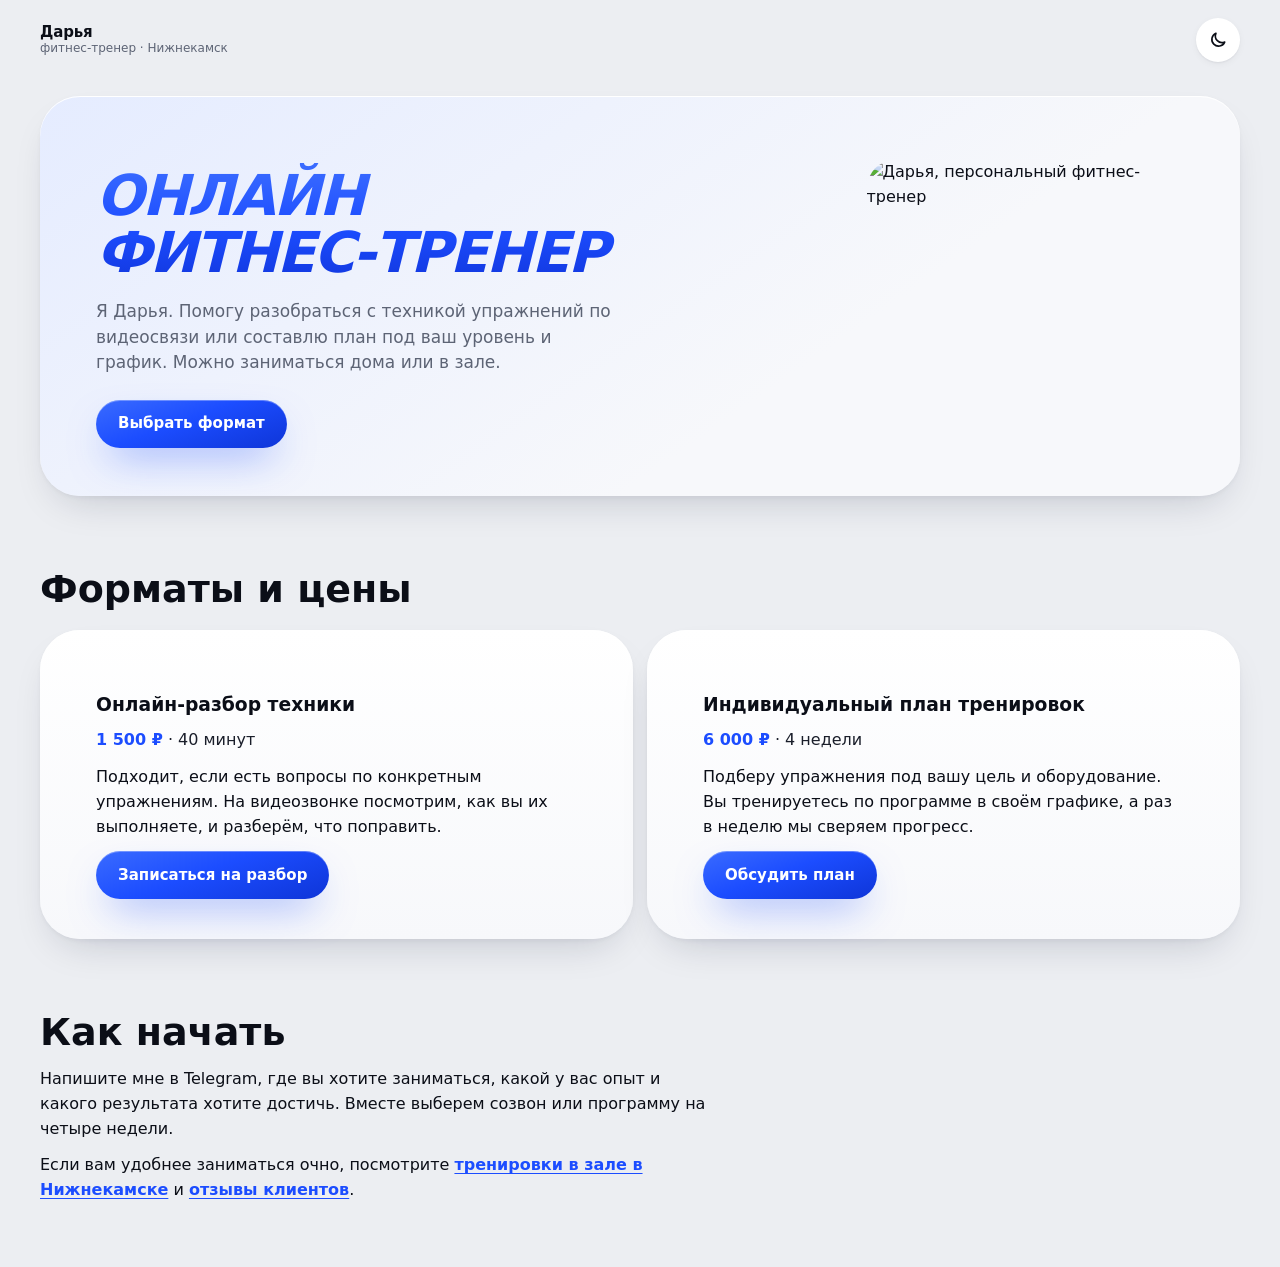
==== online/index.html @ 70dd7886 "feat: improve fitness site search discovery" ====
<!DOCTYPE html>
<html lang="ru">
<head>
<meta charset="utf-8">
<meta name="viewport" content="width=device-width, initial-scale=1, viewport-fit=cover">
<title>Онлайн фитнес-тренер — разбор техники и план | Дарья</title>
<meta name="description" content="Фитнес-тренер Дарья онлайн. Разбор техники по видеосвязи за 1 500 ₽ или индивидуальный план тренировок на 4 недели за 6 000 ₽. Запись в Telegram.">
<meta name="color-scheme" content="light dark">
<meta name="theme-color" content="#ECEEF2" media="(prefers-color-scheme: light)" data-theme-color="light">
<meta name="theme-color" content="#0B0E17" media="(prefers-color-scheme: dark)" data-theme-color="dark">
<script>
  try {
    const theme = localStorage.getItem('theme');
    if (theme === 'dark' || theme === 'light') document.documentElement.dataset.theme = theme;
  } catch {}
</script>
<link rel="canonical" href="https://iamdasha.site/online/">
<meta property="og:type" content="website">
<meta property="og:locale" content="ru_RU">
<meta property="og:title" content="Онлайн фитнес-тренер — разбор техники и план | Дарья">
<meta property="og:description" content="Фитнес-тренер Дарья онлайн. Разбор техники по видеосвязи за 1 500 ₽ или индивидуальный план тренировок на 4 недели за 6 000 ₽. Запись в Telegram.">
<meta property="og:url" content="https://iamdasha.site/online/">
<meta property="og:image" content="https://iamdasha.site/assets/img/og-cover.png?v=2">
<meta property="og:image:alt" content="Дарья — персональный фитнес-тренер">
<meta name="twitter:card" content="summary_large_image">
<link rel="icon" href="../assets/img/favicon.svg" type="image/svg+xml">
<link rel="stylesheet" href="../assets/fonts/fonts.css?v=3">
<link rel="stylesheet" href="../assets/css/styles.css?v=22">
<script type="application/ld+json">
{
  "@context": "https://schema.org",
  "@graph": [
    {
      "@type": "Service",
      "@id": "https://iamdasha.site/online/#technique",
      "url": "https://iamdasha.site/online/#technique",
      "name": "Онлайн-разбор техники",
      "description": "Разбор техники упражнений по видеосвязи, 40 минут.",
      "provider": {
        "@type": "Person",
        "@id": "https://iamdasha.site/#daria",
        "name": "Дарья",
        "url": "https://iamdasha.site/"
      },
      "offers": {
        "@type": "Offer",
        "price": 1500,
        "priceCurrency": "RUB",
        "url": "https://iamdasha.site/online/#technique"
      }
    },
    {
      "@type": "Service",
      "@id": "https://iamdasha.site/online/#plan",
      "url": "https://iamdasha.site/online/#plan",
      "name": "Индивидуальный план тренировок онлайн",
      "description": "Программа тренировок на четыре недели с еженедельным контролем.",
      "provider": {
        "@type": "Person",
        "@id": "https://iamdasha.site/#daria",
        "name": "Дарья",
        "url": "https://iamdasha.site/"
      },
      "offers": {
        "@type": "Offer",
        "price": 6000,
        "priceCurrency": "RUB",
        "url": "https://iamdasha.site/online/#plan"
      }
    }
  ]
}
</script>
<script src="../assets/js/app.js?v=11" defer></script>
</head>
<body>
<a class="skiplink" href="#content">К содержанию</a>
<header class="nav" data-nav>
  <div class="shell nav__inner">
    <a class="brand" href="../" aria-label="Дарья — на главную">
      <span class="brand__text"><b>Дарья</b><i>фитнес-тренер · Нижнекамск</i></span>
    </a>
    <button class="themebtn" type="button" data-theme-toggle aria-label="Тёмная тема" aria-pressed="false">
      <svg class="ic themebtn__moon" viewBox="0 0 24 24" aria-hidden="true"><path d="M20 14.5A8 8 0 0 1 9.5 4a8 8 0 1 0 10.5 10.5z"/></svg>
      <svg class="ic themebtn__sun" viewBox="0 0 24 24" aria-hidden="true"><circle cx="12" cy="12" r="4"/><path d="M12 2.5v2M12 19.5v2M4.6 4.6 6 6M18 18l1.4 1.4M2.5 12h2M19.5 12h2M4.6 19.4 6 18M18 6l1.4-1.4"/></svg>
    </button>
  </div>
</header>

<main class="online-page shell" id="content">
  <section class="panel online-hero" aria-labelledby="online-title">
    <div>
      <h1 class="display" id="online-title">Онлайн<br>фитнес-тренер</h1>
      <p class="lead">Я Дарья. Помогу разобраться с техникой упражнений по видеосвязи или составлю план под ваш уровень и график. Можно заниматься дома или в зале.</p>
      <a class="btn btn--primary" href="#online-formats">Выбрать формат</a>
    </div>
    <img class="online-hero__photo" src="../assets/img/daria-avatar.webp" width="800" height="800" alt="Дарья, персональный фитнес-тренер" fetchpriority="high">
  </section>

  <section class="online-section" id="online-formats" aria-labelledby="formats-title">
    <h2 id="formats-title">Форматы и цены</h2>
    <div class="online-grid">
      <article class="panel online-card" id="technique">
        <h3>Онлайн-разбор техники</h3>
        <p class="online-card__price"><strong>1 500 ₽</strong> · 40 минут</p>
        <p>Подходит, если есть вопросы по конкретным упражнениям. На видеозвонке посмотрим, как вы их выполняете, и разберём, что поправить.</p>
        <a class="btn btn--primary" href="https://t.me/iamddasha1?text=%D0%94%D0%B0%D1%80%D1%8C%D1%8F%2C%20%D0%B7%D0%B4%D1%80%D0%B0%D0%B2%D1%81%D1%82%D0%B2%D1%83%D0%B9%D1%82%D0%B5%21%20%D0%A5%D0%BE%D1%87%D1%83%20%D0%B7%D0%B0%D0%BF%D0%B8%D1%81%D0%B0%D1%82%D1%8C%D1%81%D1%8F%20%D0%BD%D0%B0%20%D0%BE%D0%BD%D0%BB%D0%B0%D0%B9%D0%BD-%D1%80%D0%B0%D0%B7%D0%B1%D0%BE%D1%80%20%D1%82%D0%B5%D1%85%D0%BD%D0%B8%D0%BA%D0%B8.">Записаться на разбор</a>
      </article>
      <article class="panel online-card" id="plan">
        <h3>Индивидуальный план тренировок</h3>
        <p class="online-card__price"><strong>6 000 ₽</strong> · 4 недели</p>
        <p>Подберу упражнения под вашу цель и оборудование. Вы тренируетесь по программе в своём графике, а раз в неделю мы сверяем прогресс.</p>
        <a class="btn btn--primary" href="https://t.me/iamddasha1?text=%D0%94%D0%B0%D1%80%D1%8C%D1%8F%2C%20%D0%B7%D0%B4%D1%80%D0%B0%D0%B2%D1%81%D1%82%D0%B2%D1%83%D0%B9%D1%82%D0%B5%21%20%D0%A5%D0%BE%D1%87%D1%83%20%D0%BE%D0%B1%D1%81%D1%83%D0%B4%D0%B8%D1%82%D1%8C%20%D0%B8%D0%BD%D0%B4%D0%B8%D0%B2%D0%B8%D0%B4%D1%83%D0%B0%D0%BB%D1%8C%D0%BD%D1%8B%D0%B9%20%D0%BF%D0%BB%D0%B0%D0%BD%20%D1%82%D1%80%D0%B5%D0%BD%D0%B8%D1%80%D0%BE%D0%B2%D0%BE%D0%BA%20%D0%BD%D0%B0%204%20%D0%BD%D0%B5%D0%B4%D0%B5%D0%BB%D0%B8.">Обсудить план</a>
      </article>
    </div>
  </section>

  <section class="online-section online-answers" aria-labelledby="online-faq">
    <h2 id="online-faq">Как начать</h2>
    <p>Напишите мне в Telegram, где вы хотите заниматься, какой у вас опыт и какого результата хотите достичь. Вместе выберем созвон или программу на четыре недели.</p>
    <p>Если вам удобнее заниматься очно, посмотрите <a class="text-link" href="../#formats">тренировки в зале в Нижнекамске</a> и <a class="text-link" href="../#reviews">отзывы клиентов</a>.</p>
  </section>
</main>
</body>
</html>
---- assets/fonts/fonts.css ----
/* Self-hosted webfonts (Cyrillic + Latin) */
@font-face{font-family:'Manrope';font-style:normal;font-weight:400 800;font-display:swap;src:url('manrope-600-cyrillic-ext.woff2') format('woff2');unicode-range:U+0460-052F, U+1C80-1C8A, U+20B4, U+2DE0-2DFF, U+A640-A69F, U+FE2E-FE2F}
@font-face{font-family:'Manrope';font-style:normal;font-weight:400 800;font-display:swap;src:url('manrope-600-cyrillic.woff2') format('woff2');unicode-range:U+0301, U+0400-045F, U+0490-0491, U+04B0-04B1, U+2116}
@font-face{font-family:'Manrope';font-style:normal;font-weight:400 800;font-display:swap;src:url('manrope-600-latin-ext.woff2') format('woff2');unicode-range:U+0100-02BA, U+02BD-02C5, U+02C7-02CC, U+02CE-02D7, U+02DD-02FF, U+0304, U+0308, U+0329, U+1D00-1DBF, U+1E00-1E9F, U+1EF2-1EFF, U+2020, U+20A0-20AB, U+20AD-20C0, U+2113, U+2C60-2C7F, U+A720-A7FF}
@font-face{font-family:'Manrope';font-style:normal;font-weight:400 800;font-display:swap;src:url('manrope-600-latin.woff2') format('woff2');unicode-range:U+0000-00FF, U+0131, U+0152-0153, U+02BB-02BC, U+02C6, U+02DA, U+02DC, U+0304, U+0308, U+0329, U+2000-206F, U+20AC, U+2122, U+2191, U+2193, U+2212, U+2215, U+FEFF, U+FFFD}
@font-face{font-family:'Unbounded';font-style:normal;font-weight:600 800;font-display:swap;src:url('unbounded-800-cyrillic-ext.woff2') format('woff2');unicode-range:U+0460-052F, U+1C80-1C8A, U+20B4, U+2DE0-2DFF, U+A640-A69F, U+FE2E-FE2F}
@font-face{font-family:'Unbounded';font-style:normal;font-weight:600 800;font-display:swap;src:url('unbounded-800-cyrillic.woff2') format('woff2');unicode-range:U+0301, U+0400-045F, U+0490-0491, U+04B0-04B1, U+2116}
@font-face{font-family:'Unbounded';font-style:normal;font-weight:600 800;font-display:swap;src:url('unbounded-800-latin-ext.woff2') format('woff2');unicode-range:U+0100-02BA, U+02BD-02C5, U+02C7-02CC, U+02CE-02D7, U+02DD-02FF, U+0304, U+0308, U+0329, U+1D00-1DBF, U+1E00-1E9F, U+1EF2-1EFF, U+2020, U+20A0-20AB, U+20AD-20C0, U+2113, U+2C60-2C7F, U+A720-A7FF}
@font-face{font-family:'Unbounded';font-style:normal;font-weight:600 800;font-display:swap;src:url('unbounded-800-latin.woff2') format('woff2');unicode-range:U+0000-00FF, U+0131, U+0152-0153, U+02BB-02BC, U+02C6, U+02DA, U+02DC, U+0304, U+0308, U+0329, U+2000-206F, U+20AC, U+2122, U+2191, U+2193, U+2212, U+2215, U+FEFF, U+FFFD}
@font-face{font-family:'Caveat';font-style:normal;font-weight:400 700;font-display:swap;src:url('caveat-cyrillic.woff2') format('woff2');unicode-range:U+0301, U+0400-045F, U+0490-0491, U+04B0-04B1, U+2116}
@font-face{font-family:'Caveat';font-style:normal;font-weight:400 700;font-display:swap;src:url('caveat-latin.woff2') format('woff2');unicode-range:U+0000-00FF, U+0131, U+0152-0153, U+02BB-02BC, U+02C6, U+02DA, U+02DC, U+0304, U+0308, U+0329, U+2000-206F, U+20AC, U+2122, U+2191, U+2193, U+2212, U+2215, U+FEFF, U+FFFD}
@font-face{font-family:'Oswald';font-style:normal;font-weight:200 700;font-display:swap;src:url('oswald-cyrillic.woff2') format('woff2');unicode-range:U+0301, U+0400-045F, U+0490-0491, U+04B0-04B1, U+2116}
@font-face{font-family:'Oswald';font-style:normal;font-weight:200 700;font-display:swap;src:url('oswald-latin.woff2') format('woff2');unicode-range:U+0000-00FF, U+0131, U+0152-0153, U+02BB-02BC, U+02C6, U+02DA, U+02DC, U+0304, U+0308, U+0329, U+2000-206F, U+20AC, U+2122, U+2191, U+2193, U+2212, U+2215, U+FEFF, U+FFFD}
---- assets/css/styles.css ----
/* ==========================================================================
   Дарья — персональный фитнес-тренер, Нижнекамск
   Design system: "electric blue / frosted paper"
   --------------------------------------------------------------------------
   Light paper background, electric-blue wide italic display type,
   hand-written script accents, frosted-glass cards, round rotating badges.
   --------------------------------------------------------------------------
   1.  Tokens
   2.  Reset & base
   3.  Primitives (shell, display, script, dots, label, buttons, strip, badge)
   4.  Reveal & motion
   5.  Navigation
   6.  Hero
   7.  Sections + prices
   8.  Work with me
   9.  Reviews
   10. FAQ
   11. Contact + footer
   12. Sticky bar, back-to-top, modal & form
   13. Responsive
   14. Reduced motion
   ========================================================================== */

/* ------------------------------------------------------------------ 1. TOKENS */
:root {
  --bg:        #ECEEF2;
  --bg-2:      #E3E6EC;
  --card:      #FFFFFF;
  --ink:       #0B0E17;
  --ink-2:     #1A1E2A;
  --muted:     #5D6475;
  --muted-2:   #646D80;
  --line:      #DCE0E7;

  /* theme-dependent surfaces (redefined for dark below) */
  --surface:      #FFFFFF;
  --surface-2:    #F7F8FB;
  --field-bg:     #F7F8FA;
  --on-ink:       #FFFFFF;
  --bg-rgb:       236, 238, 242;
  --glass-1:      rgba(255,255,255,.78);
  --glass-2:      rgba(255,255,255,.58);
  --glass-edge:   rgba(255,255,255,.9);
  --glass-hi:     #FFFFFF;
  --frost:        rgba(255,255,255,.7);
  --frost-strong: rgba(255,255,255,.86);
  --wash:         rgba(255,255,255,.8);
  --grid-line:    rgba(11,14,23,.045);
  --dot-idle:     rgba(11,14,23,.18);
  --overlay:      rgba(11,14,23,.45);
  --text-glow:    rgba(255,255,255,.7);
  --err:          #D1293F;
  --err-line:     #E5384F;
  --err-bg:       #FFF5F6;
  --hero-dark:
    linear-gradient(180deg, rgba(11,14,23,.62) 0%, rgba(11,14,23,.5) 30%, rgba(11,14,23,.55) 62%, #0B0E17 96%),
    url('../img/hero-bg.webp') center 30% / cover no-repeat;

  --blue:      #1C4DFF;
  --blue-hi:   #4A78FF;
  --blue-lo:   #0B30CF;
  --blue-ink:  #0A1C6E;
  --blue-soft: #E5ECFF;

  --grad-blue: linear-gradient(160deg, #3A6BFF 0%, #1C4DFF 45%, #0E35D8 100%);
  --grad-type: linear-gradient(180deg, #3B6CFF 0%, #1C4DFF 55%, #1238E0 100%);

  --r-xs:   10px;
  --r-sm:   14px;
  --r-md:   20px;
  --r-lg:   28px;
  --r-xl:   40px;
  --r-pill: 999px;

  --shell: 1200px;
  --gut:   clamp(16px, 4vw, 40px);
  --sec-y: clamp(72px, 10vw, 128px);

  --sh-1: 0 1px 2px rgba(14, 22, 48, .06), 0 2px 8px -2px rgba(14, 22, 48, .08);
  --sh-2: 0 2px 4px rgba(14, 22, 48, .04), 0 18px 40px -18px rgba(14, 22, 48, .22);
  --sh-3: 0 30px 80px -30px rgba(14, 22, 48, .35);
  --sh-blue: 0 18px 40px -14px rgba(28, 77, 255, .55);

  --ease:     cubic-bezier(0.32, 0.72, 0, 1);
  --ease-out: cubic-bezier(0.22, 1, 0.36, 1);

  --font-d: 'Unbounded', system-ui, sans-serif;
  --font-b: 'Manrope', system-ui, sans-serif;
  --font-c: 'Oswald', 'Arial Narrow', sans-serif;
  --font-s: 'Caveat', 'Segoe Print', cursive;
}

:root { color-scheme: light; }
@media (prefers-color-scheme: dark) {
  :root:not([data-theme="light"]) {
    --bg:        #0B0E17;
    --bg-2:      #121624;
    --card:      #171C2B;
    --ink:       #ECEEF2;
    --ink-2:     #D5D9E3;
    --muted:     #9AA1B2;
    --muted-2:   #A0A9BC;
    --line:      #262C3D;

    --blue:      #4A78FF;
    --blue-hi:   #7397FF;
    --blue-soft: #1A2547;
    --grad-type: linear-gradient(180deg, #A1BBFF 0%, #7397FF 100%);

    --surface:      #171C2B;
    --surface-2:    #121624;
    --field-bg:     #121624;
    --on-ink:       #0B0E17;
    --bg-rgb:       11, 14, 23;
    --glass-1:      rgba(23,28,43,.82);
    --glass-2:      rgba(23,28,43,.66);
    --glass-edge:   rgba(255,255,255,.08);
    --glass-hi:     rgba(255,255,255,.06);
    --frost:        rgba(23,28,43,.72);
    --frost-strong: rgba(23,28,43,.9);
    --wash:         rgba(255,255,255,.08);
    --grid-line:    rgba(255,255,255,.04);
    --dot-idle:     rgba(255,255,255,.22);
    --overlay:      rgba(0,0,0,.6);
    --text-glow:    rgba(0,0,0,.45);
    --err:          #FF6B7E;
    --err-line:     #FF5C70;
    --err-bg:       rgba(229,56,79,.12);

    --sh-1: 0 1px 2px rgba(0,0,0,.4), 0 2px 8px -2px rgba(0,0,0,.45);
    --sh-2: 0 2px 4px rgba(0,0,0,.3), 0 18px 40px -18px rgba(0,0,0,.7);
    --sh-3: 0 30px 80px -30px rgba(0,0,0,.8);

    color-scheme: dark;
  }
}
:root[data-theme="dark"] {
  --bg:        #0B0E17;
  --bg-2:      #121624;
  --card:      #171C2B;
  --ink:       #ECEEF2;
  --ink-2:     #D5D9E3;
  --muted:     #9AA1B2;
  --muted-2:   #A0A9BC;
  --line:      #262C3D;

  --blue:      #4A78FF;
  --blue-hi:   #7397FF;
  --blue-soft: #1A2547;
  --grad-type: linear-gradient(180deg, #A1BBFF 0%, #7397FF 100%);

  --surface:      #171C2B;
  --surface-2:    #121624;
  --field-bg:     #121624;
  --on-ink:       #0B0E17;
  --bg-rgb:       11, 14, 23;
  --glass-1:      rgba(23,28,43,.82);
  --glass-2:      rgba(23,28,43,.66);
  --glass-edge:   rgba(255,255,255,.08);
  --glass-hi:     rgba(255,255,255,.06);
  --frost:        rgba(23,28,43,.72);
  --frost-strong: rgba(23,28,43,.9);
  --wash:         rgba(255,255,255,.08);
  --grid-line:    rgba(255,255,255,.04);
  --dot-idle:     rgba(255,255,255,.22);
  --overlay:      rgba(0,0,0,.6);
  --text-glow:    rgba(0,0,0,.45);
  --err:          #FF6B7E;
  --err-line:     #FF5C70;
  --err-bg:       rgba(229,56,79,.12);

  --sh-1: 0 1px 2px rgba(0,0,0,.4), 0 2px 8px -2px rgba(0,0,0,.45);
  --sh-2: 0 2px 4px rgba(0,0,0,.3), 0 18px 40px -18px rgba(0,0,0,.7);
  --sh-3: 0 30px 80px -30px rgba(0,0,0,.8);

  color-scheme: dark;
}

/* ------------------------------------------------------------ 2. RESET & BASE */
*, *::before, *::after { box-sizing: border-box; }
* { margin: 0; padding: 0; }

html {
  -webkit-text-size-adjust: 100%;
  text-size-adjust: 100%;
  scroll-behavior: smooth;
  scroll-padding-top: 84px;
}

body {
  font-family: var(--font-b);
  font-size: 16px;
  line-height: 1.55;
  color: var(--ink);
  background: var(--bg);
  -webkit-font-smoothing: antialiased;
  -moz-osx-font-smoothing: grayscale;
  text-rendering: optimizeLegibility;
  overflow-x: hidden;
}
body.is-locked { overflow: hidden; }

img, svg { display: block; max-width: 100%; }
button, input, select, textarea { font: inherit; color: inherit; }
button { background: none; border: 0; cursor: pointer; }
a { color: inherit; text-decoration: none; }
ul { list-style: none; }
b, strong { font-weight: 700; }
i, em { font-style: normal; }
::selection { background: var(--blue); color: #fff; }

:focus-visible { outline: 2.5px solid var(--blue); outline-offset: 3px; border-radius: 6px; }

.sprite { position: absolute; width: 0; height: 0; overflow: hidden; }

.ic {
  width: 1.25em; height: 1.25em;
  flex: none;
  fill: none; stroke: currentColor;
  stroke-width: 2; stroke-linecap: round; stroke-linejoin: round;
}

.skiplink {
  position: fixed; top: 10px; left: 10px; z-index: 200;
  padding: 10px 16px; border-radius: var(--r-pill);
  background: var(--ink); color: var(--on-ink); font-weight: 700;
  transform: translateY(-160%); transition: transform .2s;
}
.skiplink:focus { transform: none; }

/* ------------------------------------------------------------- 3. PRIMITIVES */
.shell {
  width: 100%;
  max-width: calc(var(--shell) + var(--gut) * 2);
  margin-inline: auto;
  padding-inline: var(--gut);
}

/* Wide italic display type — the signature of the page */
.display {
  font-family: var(--font-d);
  font-weight: 800;
  font-style: italic;
  font-synthesis: style;
  text-transform: uppercase;
  letter-spacing: -.035em;
  line-height: .9;
  font-size: clamp(34px, 6.4vw, 72px);
  background: var(--grad-type);
  -webkit-background-clip: text;
  background-clip: text;
  color: transparent;
  padding: .1em .12em 0 0; /* room for the slanted last glyph and the breve of Й */
  margin-top: -.1em;
  text-wrap: balance;
}
.display--center { text-align: center; margin-inline: auto; }
.display--white { background: linear-gradient(180deg, #fff, #DCE5FF); -webkit-background-clip: text; background-clip: text; }

.script {
  font-family: var(--font-s);
  font-weight: 700;
  line-height: .95;
  letter-spacing: -.01em;
}

/* the little "•••" bullet that opens every lead */
.dots {
  display: inline-block;
  width: 22px; height: 6px;
  margin-right: 10px;
  vertical-align: .2em;
  background:
    radial-gradient(circle 3px at 3px 3px, var(--blue) 98%, transparent) 0 0 / 8px 6px repeat-x;
}
.dots--light { background-image: radial-gradient(circle 3px at 3px 3px, #fff 98%, transparent); opacity: .85; }

.label {
  display: inline-block;
  padding: .2em .55em .16em;
  background: var(--ink);
  color: var(--on-ink);
  font-family: var(--font-c);
  font-weight: 700;
  text-transform: uppercase;
  letter-spacing: -.005em;
  line-height: 1;
  border-radius: 6px;
  transform: rotate(-2.5deg);
  box-shadow: var(--sh-2);
}

.lead {
  max-width: 520px;
  color: var(--muted);
  font-size: clamp(15px, 1.4vw, 17px);
  line-height: 1.5;
}
.lead b { color: var(--ink); }
.lead--center { margin: 18px auto 0; text-align: center; }
.text-link { color: var(--blue); font-weight: 700; text-decoration: underline; text-underline-offset: .2em; }

.glass {
  background: linear-gradient(180deg, var(--glass-1), var(--glass-2));
  -webkit-backdrop-filter: blur(18px) saturate(1.3);
  backdrop-filter: blur(18px) saturate(1.3);
  border: 1px solid var(--glass-edge);
  box-shadow: var(--sh-3), inset 0 1px 0 var(--glass-hi);
}

/* buttons */
.btn {
  --mx: 0px; --my: 0px;
  position: relative;
  display: inline-flex; align-items: center; justify-content: center; gap: 10px;
  min-height: 48px;
  padding: 0 22px;
  border-radius: var(--r-pill);
  font-weight: 700;
  font-size: 15px;
  line-height: 1;
  white-space: nowrap;
  transform: translate(var(--mx), var(--my));
  transition: transform .25s var(--ease), background-color .2s, box-shadow .25s, color .2s, border-color .2s;
}
.btn:active { transform: translate(var(--mx), var(--my)) scale(.97); }
.btn--sm { min-height: 42px; padding: 0 18px; font-size: 14px; }
.btn--lg { min-height: 56px; padding: 0 28px; font-size: 16px; }
.btn--wide { width: 100%; }
.btn--primary { background: var(--grad-blue); color: #fff; box-shadow: var(--sh-blue), inset 0 1px 0 rgba(255,255,255,.3); }
.btn--outline { background: var(--surface); color: var(--ink); border: 1px solid var(--line); }
.btn .ic { transition: transform .25s var(--ease); }
@media (hover: hover) {
  .btn--primary:hover { box-shadow: 0 22px 46px -14px rgba(28,77,255,.7), inset 0 1px 0 rgba(255,255,255,.3); }
  .btn--outline:hover { border-color: var(--ink); }
  .btn:hover .ic { transform: translateX(3px); }
}

/* solid ink strip with a long arrow */
.strip {
  display: inline-flex; align-items: center; gap: 14px;
  min-height: 46px;
  padding: 0 18px;
  background: var(--ink);
  color: var(--on-ink);
  border-radius: 8px;
  text-align: left;
  font-family: var(--font-c);
  font-weight: 600;
  font-size: 15px;
  letter-spacing: .01em;
  text-transform: uppercase;
  box-shadow: var(--sh-2);
  transition: transform .25s var(--ease), background-color .2s;
}
.strip .ic { width: 38px; height: 18px; stroke-width: 1.6; transition: transform .3s var(--ease); }
@media (hover: hover) {
  .strip:hover { background: var(--ink-2); }
  .strip:hover .ic { transform: translateX(5px); }
}

/* round blue badge with rotating text ring */
.badge {
  --mx: 0px; --my: 0px;
  position: relative;
  flex: none;
  display: grid; place-items: center;
  width: 136px; aspect-ratio: 1;
  border-radius: 50%;
  background: radial-gradient(circle at 35% 28%, #5B86FF 0%, var(--blue) 46%, var(--blue-lo) 100%);
  color: #fff;
  box-shadow: 0 20px 40px -12px rgba(28,77,255,.6), inset 0 2px 0 rgba(255,255,255,.25), inset 0 -6px 14px rgba(5,20,110,.35);
  transform: translate(var(--mx), var(--my));
  transition: transform .3s var(--ease), box-shadow .3s;
}
.badge__ring {
  position: absolute; inset: 0;
  width: 100%; height: 100%;
  fill: rgba(255,255,255,.38);
  font-family: var(--font-c);
  font-weight: 600;
  font-size: 15px;
  letter-spacing: .08em;
  animation: spin 18s linear infinite;
}
.badge__text {
  position: relative;
  font-family: var(--font-c);
  font-weight: 600;
  font-size: 13.5px;
  line-height: 1.12;
  text-transform: uppercase;
  text-align: center;
  letter-spacing: .02em;
}
@media (hover: hover) {
  .badge:hover { transform: translate(var(--mx), var(--my)) scale(1.05); box-shadow: 0 26px 50px -12px rgba(28,77,255,.75), inset 0 2px 0 rgba(255,255,255,.25), inset 0 -6px 14px rgba(5,20,110,.35); }
  .badge:hover .badge__ring { animation-duration: 6s; }
}
.badge:active { transform: translate(var(--mx), var(--my)) scale(.96); }
@keyframes spin { to { transform: rotate(360deg); } }

.cta-row {
  display: flex; align-items: center; justify-content: space-between; gap: 12px;
}

.round-btn {
  display: grid; place-items: center;
  width: 48px; height: 48px;
  border-radius: 50%;
  background: var(--surface);
  color: var(--ink);
  box-shadow: var(--sh-1);
  transition: background-color .2s, color .2s, opacity .2s, transform .2s var(--ease);
}
.round-btn--prev .ic { transform: scaleX(-1); }
.round-btn[aria-disabled="true"] { opacity: .35; cursor: default; }
@media (hover: hover) { .round-btn:not([aria-disabled="true"]):hover { background: var(--blue); color: #fff; } }
.round-btn:not([aria-disabled="true"]):active { transform: scale(.94); }

/* top progress bar */
.progress { position: fixed; inset: 0 0 auto; height: 3px; z-index: 120; pointer-events: none; }
.progress__bar { display: block; height: 100%; background: var(--blue); transform: scaleX(0); transform-origin: 0 50%; }

/* ------------------------------------------------------ 4. REVEAL & MOTION */
.rv {
  opacity: 0;
  transform: translateY(22px);
  transition: opacity .8s var(--ease-out), transform .8s var(--ease-out);
  transition-delay: calc(var(--i, 0) * 80ms);
}
.rv.is-in { opacity: 1; transform: none; }

/* --------------------------------------------------------------- 5. NAV */
.nav {
  position: fixed; inset: 0 0 auto; z-index: 100;
  padding-top: env(safe-area-inset-top);
  transition: background-color .3s, box-shadow .3s, backdrop-filter .3s;
}
.nav--solid {
  background: rgba(var(--bg-rgb), .78);
  -webkit-backdrop-filter: blur(16px) saturate(1.4);
  backdrop-filter: blur(16px) saturate(1.4);
  box-shadow: 0 1px 0 rgba(14,22,48,.06);
}
.nav__inner { display: flex; align-items: center; gap: 12px; height: 72px; }

.brand { display: flex; align-items: center; gap: 10px; margin-right: auto; }
.brand__text { display: flex; flex-direction: column; line-height: 1.15; }
.brand__text b { font-size: 15px; font-weight: 800; letter-spacing: -.01em; }
.brand__text i { font-size: 12px; color: var(--muted); }

.nav__links { display: none; gap: 4px; }
.nav__links a {
  padding: 8px 14px;
  border-radius: var(--r-pill);
  font-size: 14px; font-weight: 600;
  color: var(--ink-2);
  transition: background-color .2s, color .2s;
}
@media (hover: hover) { .nav__links a:hover { background: var(--wash); color: var(--blue); } }

.nav__side { display: flex; align-items: center; gap: 8px; }
.nav__cta { display: none; }
.burger {
  display: grid; place-items: center;
  width: 44px; height: 44px;
  border-radius: 50%;
  background: var(--surface);
  box-shadow: var(--sh-1);
}
.burger .ic { width: 20px; height: 20px; }

/* theme toggle (nav + mobile panel) */
.themebtn {
  display: grid; place-items: center;
  width: 44px; height: 44px;
  border-radius: 50%;
  background: var(--surface);
  color: var(--ink);
  box-shadow: var(--sh-1);
  transition: background-color .2s, color .2s, transform .2s var(--ease);
}
.themebtn .ic { width: 20px; height: 20px; grid-area: 1 / 1; }
@media (hover: hover) { .themebtn:hover { color: var(--blue); } }
.themebtn:active { transform: scale(.94); }
.nav__theme {
  display: flex; align-items: center; gap: 10px;
  padding: 12px 14px;
  border-radius: var(--r-sm);
  font-weight: 700;
  text-align: left;
}
.nav__theme .ic { width: 20px; height: 20px; color: var(--blue); }
.themebtn__sun, [data-theme-toggle][aria-pressed="true"] .themebtn__moon { display: none; }
[data-theme-toggle][aria-pressed="true"] .themebtn__sun { display: block; }

/* dark theme: keep the light hero photo from glaring */
:root[data-theme="dark"] .hero__bg { background: var(--hero-dark); }
@media (prefers-color-scheme: dark) {
  :root:not([data-theme="light"]) .hero__bg { background: var(--hero-dark); }
}

.nav__panel {
  max-height: calc(100dvh - 84px - env(safe-area-inset-top));
  overflow-y: auto;
  margin: 0 var(--gut) 12px;
  padding: 10px;
  border-radius: var(--r-lg);
  background: var(--surface);
  box-shadow: var(--sh-3);
  display: grid; gap: 2px;
  animation: drop .35s var(--ease-out);
}
.nav__panel[hidden] { display: none; }
.nav__panel a { padding: 14px 16px; border-radius: var(--r-sm); font-weight: 700; }
.nav__panel a:active { background: var(--bg); }
.nav__panel .btn { margin-top: 6px; }
@keyframes drop { from { opacity: 0; transform: translateY(-8px); } }

/* -------------------------------------------------------------- 6. HERO */
.hero {
  position: relative;
  padding: calc(88px + env(safe-area-inset-top)) 0 40px;
  overflow: hidden;
  isolation: isolate;
}
.hero__bg {
  position: absolute; inset: 0; z-index: -1;
  background:
    linear-gradient(180deg, rgba(var(--bg-rgb),.55) 0%, rgba(var(--bg-rgb),0) 30%, rgba(var(--bg-rgb),0) 62%, var(--bg) 96%),
    url('../img/hero-bg.webp') center 30% / cover no-repeat;
}

.hero__stage { position: relative; display: grid; grid-template-columns: minmax(0, 1fr); }

.hero__head { position: relative; z-index: 1; }
.hero__titlebox { position: relative; }
.hero .label { font-size: clamp(20px, 5.6vw, 34px); margin-left: 2px; }
.hero__title {
  margin-top: 6px;
  font-size: clamp(44px, 14.2vw, 150px);
  line-height: .86;
}
.hero__title span { display: block; }
.hero__sub {
  max-width: 300px;
  margin-top: 14px;
  font-size: 15px;
  font-weight: 600;
  line-height: 1.4;
  color: var(--ink-2);
}
.hero__sub b { color: var(--blue); font-weight: 800; }

.hero__media {
  position: relative; z-index: 2;
  margin-top: 12px;
  height: clamp(440px, 128vw, 560px);
}
.cutout { position: absolute; inset: 0; margin: 0; }
.cutout__img {
  width: 100%; height: 100%;
  object-fit: contain;
  object-position: 50% 0;
  filter: drop-shadow(0 30px 40px rgba(14,22,48,.18));
}
.cutout--hero { left: 8%; right: -6%; }

.hero__bolt {
  position: absolute; z-index: -1;
  width: clamp(70px, 20vw, 130px);
  right: 2%; top: 14%;
  transform: translateY(var(--py, 0)) rotate(12deg);
  filter: drop-shadow(0 18px 24px rgba(14,22,48,.18));
  opacity: .9;
}
.hero__sign {
  position: absolute; z-index: 3;
  left: 0; top: 22%;
  font-size: clamp(34px, 9vw, 58px);
  color: var(--ink);
  transform: rotate(-9deg);
  text-shadow: 0 2px 0 var(--text-glow);
}
.hero__handle {
  position: absolute; z-index: 3;
  right: 4%; top: 62%;
  padding: 6px 12px;
  border-radius: 8px;
  background: rgba(11,14,23,.82);
  color: #fff;
  font-size: 13px; font-weight: 700;
  -webkit-backdrop-filter: blur(6px);
  backdrop-filter: blur(6px);
}

.hero__card {
  position: relative; z-index: 4;
  margin-top: -150px;
  padding: 22px 16px 16px;
  border-radius: var(--r-lg);
}
.hero__kicker { font-size: 14px; font-weight: 700; text-align: center; color: var(--ink-2); }
.hero__motto {
  display: flex; align-items: center; justify-content: center; gap: 2px;
  margin-top: 4px;
  font-family: var(--font-c);
  font-weight: 700;
  font-size: clamp(30px, 9.4vw, 46px);
  line-height: 1;
  text-transform: uppercase;
  letter-spacing: -.01em;
  color: var(--ink);
}
.hero__motto .amp {
  color: var(--blue);
  font-size: 1.5em;
  margin: -.2em -.04em 0;
  transform: rotate(-6deg);
}

.perks { display: grid; gap: 10px; margin-top: 16px; }
.perk {
  display: flex; align-items: center; gap: 14px;
  padding: 12px 14px;
  background: var(--surface);
  border-radius: var(--r-sm);
  box-shadow: var(--sh-1);
  font-size: 14px;
  line-height: 1.4;
  color: var(--ink-2);
}
.perk b { color: var(--blue); font-weight: 800; }
.perk__ic {
  display: grid; place-items: center;
  flex: none;
  width: 42px; height: 42px;
  border-radius: 12px;
  background: var(--ink);
  color: var(--on-ink);
}
.perk__ic .ic { width: 22px; height: 22px; }
.perk:nth-child(2) { transform: translateX(6px); }
.perk:nth-child(3) { transform: translateX(-4px); }

.hero__card .cta-row { margin-top: 16px; }
.hero__card .strip { font-size: 13px; padding: 0 12px; gap: 10px; flex: 1; min-width: 0; }
.hero__card .strip span { line-height: 1.12; padding-block: 8px; }
.hero__card .strip .ic { width: 30px; }
.hero__card .badge { width: 112px; margin: -40px -6px -10px 0; }
.hero__card .badge__text { font-size: 11.5px; }

.hero__stats {
  display: grid; grid-template-columns: repeat(3, 1fr);
  gap: 8px;
  margin-top: 16px;
}
.hero__stats > div {
  padding: 14px 12px;
  border-radius: var(--r-sm);
  background: var(--frost);
  box-shadow: var(--sh-1);
}
.hero__stats dt {
  display: flex; align-items: center; gap: 4px;
  font-family: var(--font-d);
  font-style: italic;
  font-weight: 800;
  font-size: 20px;
  letter-spacing: -.03em;
  color: var(--blue);
}
.hero__stats dt .ic { width: 16px; height: 16px; color: var(--blue); }
.hero__stats dd { margin-top: 4px; font-size: 12px; line-height: 1.3; color: var(--muted); }

/* ----------------------------------------------------- 7. SECTIONS + PRICES */
.sec { position: relative; padding: var(--sec-y) 0 0; }
#formats { padding-top: clamp(40px, 6vw, 72px); }

.sec--grid {
  background-image:
    linear-gradient(var(--grid-line) 1px, transparent 1px),
    linear-gradient(90deg, var(--grid-line) 1px, transparent 1px);
  background-size: 44px 44px;
  background-position: center top;
}

.panel {
  position: relative;
  padding: 36px 16px 20px;
  border-radius: var(--r-xl);
  background: linear-gradient(180deg, var(--surface) 0%, var(--surface-2) 100%);
  box-shadow: var(--sh-2), inset 0 1px 0 var(--glass-hi);
}

.pricing { display: grid; gap: 28px; margin-top: 28px; }
.pricegroup__title {
  display: flex; align-items: center; gap: 8px;
  padding: 0 4px 10px;
  font-size: 13px; font-weight: 800;
  text-transform: uppercase;
  letter-spacing: .06em;
  color: var(--muted);
}
.pricegroup__title .ic { width: 16px; height: 16px; color: var(--blue); }

.pricerow {
  display: flex; align-items: center; justify-content: space-between; gap: 16px;
  padding: 16px 4px;
  border-top: 1px solid var(--line);
}
.pricerow:last-child { border-bottom: 1px solid var(--line); }
.pricerow__main { display: flex; flex-direction: column; gap: 3px; min-width: 0; }
.pricerow__main b { font-size: 15px; font-weight: 800; line-height: 1.3; }
.pricerow__main i { font-size: 13px; color: var(--muted); line-height: 1.4; }
.pricerow__price { display: grid; flex: none; text-align: right; }
.pricebox { display: flex; flex-direction: column; align-items: flex-end; }
.pricebox b {
  font-family: var(--font-d);
  font-weight: 600;
  font-size: 16px;
  letter-spacing: -.03em;
  color: var(--blue);
  white-space: nowrap;
}
.pricebox i { font-size: 12px; color: var(--muted-2); white-space: nowrap; }
.price-course b { text-decoration: underline; text-underline-offset: .2em; }

.cta-row--panel { margin: 22px -16px -20px; justify-content: flex-end; }
.cta-row--panel .badge { width: 120px; margin: -6px 8px -28px 0; }
.cta-row--panel .badge__text { font-size: 12px; }

/* --------------------------------------------------------------- NUTRITION */
.nutrition {
  padding: clamp(16px, 4.5vw, 56px);
  border: 1px solid var(--line);
  border-radius: var(--r-xl);
  background: linear-gradient(145deg, var(--blue-soft), var(--surface-2) 54%);
}
.nutrition__intro { margin: 8px 0 clamp(24px, 4vw, 42px); }
.nutrition__intro h2 {
  font-family: var(--font-d);
  font-size: clamp(32px, 7vw, 86px);
  font-weight: 800;
  line-height: 1;
  letter-spacing: -.06em;
  text-wrap: balance;
}
.nutrition__intro em {
  color: var(--blue);
  font-family: var(--font-s);
  font-size: 1.36em;
  letter-spacing: -.035em;
}
.nutrition__intro p {
  margin-top: 10px;
  color: var(--ink-2);
  font-size: clamp(16px, 2.3vw, 22px);
  font-weight: 700;
  text-wrap: pretty;
}
.nutrition__grid { display: grid; gap: clamp(12px, 2vw, 24px); }
.nutrition-card {
  display: grid;
  grid-template-rows: auto 1fr;
  overflow: hidden;
  border-radius: var(--r-lg);
  background: var(--surface);
  box-shadow: var(--sh-2);
}
.nutrition-card__art {
  display: grid;
  place-items: center;
  padding: clamp(24px, 4.5vw, 56px) 16px;
  background:
    radial-gradient(circle at 77% 16%, #f8f4d8 0 9%, transparent 9.3%),
    radial-gradient(ellipse at 25% 95%, #fbf4d9 0 23%, transparent 23.3%),
    linear-gradient(145deg, #c6dcb8, #eaf0d9);
}
.nutrition-card--recipes .nutrition-card__art {
  background:
    radial-gradient(circle at 21% 18%, #fff4c2 0 8%, transparent 8.3%),
    radial-gradient(ellipse at 89% 99%, #f9ebac 0 27%, transparent 27.3%),
    linear-gradient(145deg, #fff2cc, #e8c46a);
}
.nutrition-card__art img {
  width: clamp(144px, 24vw, 220px);
  height: auto;
  border-radius: 3px 9px 9px 3px;
  box-shadow: 2px 3px #e6e3ce, 5px 6px #b3baa0, 16px 22px 30px #2f3b2852;
  transform: rotate(-6deg);
}
.nutrition-card--recipes .nutrition-card__art img { transform: rotate(6deg); }
.nutrition-card__body {
  display: grid;
  grid-template-rows: auto auto 1fr auto;
  gap: 10px;
  padding: clamp(18px, 3vw, 32px);
}
.nutrition-card__meta { color: var(--muted); font-size: 13px; font-weight: 800; }
.nutrition-card h3 {
  font-size: clamp(22px, 3vw, 32px);
  line-height: 1.1;
  letter-spacing: -.035em;
  text-wrap: balance;
}
.nutrition-card__body > p:not(.nutrition-card__meta) { color: var(--ink-2); }
.nutrition-card__order { justify-self: start; margin-top: 8px; }

@media (min-width: 680px) {
  .nutrition__grid { grid-template-columns: repeat(2, minmax(0, 1fr)); }
}

/* ----------------------------------------------------------- 8. WORK WITH ME */
#work .display { margin-bottom: 26px; }

.work {
  position: relative;
  display: grid; grid-template-columns: 1fr 1fr; gap: 10px;
  padding: 18px 14px 14px;
  border-radius: var(--r-xl);
  background:
    radial-gradient(120% 70% at 50% 30%, #4B7BFF 0%, transparent 60%),
    radial-gradient(60% 50% at 85% 90%, rgba(255,111,203,.4) 0%, transparent 70%),
    var(--grad-blue);
  color: #fff;
  overflow: hidden;
  isolation: isolate;
  box-shadow: var(--sh-3);
}
.work::after { /* fine diagonal sheen */
  content: ''; position: absolute; inset: 0; z-index: -1;
  background: linear-gradient(115deg, transparent 40%, rgba(255,255,255,.08) 50%, transparent 60%);
}
.work__photo {
  grid-column: 1 / -1;
  position: relative;
  height: 400px;
  margin: 0 -14px;
}
.work__photo img {
  position: absolute; left: 50%; top: 0;
  height: 100%; width: auto; max-width: none;
  transform: translateX(-50%);
  object-fit: cover;
  /* full-frame photo: feather the edges into the blue panel */
  -webkit-mask-image: linear-gradient(90deg, transparent 0%, #000 22%, #000 78%, transparent 100%), linear-gradient(180deg, transparent 0%, #000 12%, #000 72%, transparent 100%);
  -webkit-mask-composite: source-in;
  mask-image: linear-gradient(90deg, transparent 0%, #000 22%, #000 78%, transparent 100%), linear-gradient(180deg, transparent 0%, #000 12%, #000 72%, transparent 100%);
  mask-composite: intersect;
}

.work__s {
  position: absolute; z-index: 2;
  color: #fff;
  font-size: 26px;
  text-shadow: 0 2px 12px rgba(5,15,80,.35);
  pointer-events: none;
}
.work__s--1 { left: 16px; top: 22px; transform: rotate(-8deg); }
.work__s--2 { right: 12px; top: 120px; transform: rotate(14deg); text-align: center; font-size: 24px; }
.work__s--3 { left: 14px; top: 290px; transform: rotate(-6deg); font-size: 34px; }
.work__s--4 { right: 14px; top: 340px; transform: rotate(12deg); text-align: center; font-size: 22px; }

.wcard {
  position: relative; z-index: 3;
  padding: 14px 14px 16px;
  border-radius: var(--r-md);
  background: rgba(255,255,255,.1);
  border: 1px solid rgba(255,255,255,.45);
  -webkit-backdrop-filter: blur(10px);
  backdrop-filter: blur(10px);
  box-shadow: inset 0 1px 0 rgba(255,255,255,.25);
}
.wcard h3 { margin-top: 8px; font-size: 14px; font-weight: 800; line-height: 1.25; }
.wcard p { margin-top: 6px; font-size: 12.5px; line-height: 1.45; color: rgba(255,255,255,.86); }

/* ------------------------------------------------------------- 8b. IN THE GYM */
.gymhead { text-align: center; }
.gymhead__pre {
  position: relative; z-index: 1;
  display: inline-block;
  margin-bottom: -.18em;
  font-size: clamp(30px, 7vw, 52px);
  color: var(--ink);
  transform: rotate(-4deg);
}
.gymhead__pre.rv { transform: translateY(22px) rotate(-4deg); }
.gymhead__pre.rv.is-in { transform: rotate(-4deg); }

/* bento of real photos: tall frames span two rows, the rest fill in */
.gym {
  display: grid;
  grid-template-columns: 1fr 1fr;
  grid-auto-rows: 168px;
  grid-auto-flow: dense;
  gap: 10px;
  margin-top: 28px;
}
.gym__item {
  position: relative;
  margin: 0;
  border-radius: var(--r-md);
  overflow: hidden;
  isolation: isolate;
  background: var(--blue-ink);
  box-shadow: var(--sh-2);
}
.gym__item--tall { grid-row: span 2; }
.gym__item img {
  width: 100%; height: 100%;
  object-fit: cover;
  object-position: var(--pos, 50% 50%);
  transition: transform .8s var(--ease-out);
}
.gym__item::after { /* blue floor glow so captions always read */
  content: ''; position: absolute; inset: 45% 0 0; z-index: 1;
  background: linear-gradient(180deg, transparent, rgba(10,28,110,.7));
  pointer-events: none;
}
.gym__item figcaption {
  position: absolute; z-index: 2;
  left: 10px; right: 10px; bottom: 10px;
  color: #fff;
  font-family: var(--font-c);
  font-weight: 600;
  font-size: 14px;
  line-height: 1.1;
  text-transform: uppercase;
  letter-spacing: .01em;
}
@media (hover: hover) {
  .gym__item:hover img { transform: scale(1.04); }
}
.gym__cta { display: flex; justify-content: center; margin-top: 24px; }

/* --------------------------------------------------------------- 9. REVIEWS */
#reviews { overflow: hidden; padding-bottom: 8px; }

.revhead { position: relative; }
.revhead__pre {
  position: relative; z-index: 1;
  display: block;
  margin-left: 8%;
  margin-bottom: -.32em;
  font-size: clamp(44px, 11vw, 96px);
  color: var(--ink);
  transform: rotate(-5deg);
  transform-origin: left bottom;
}
.revhead__pre.rv { transform: translateY(22px) rotate(-5deg); }
.revhead__pre.rv.is-in { transform: rotate(-5deg); }
.revhead__title {
  font-size: clamp(36px, 15.2vw, 200px);
  line-height: .8;
  white-space: nowrap;
  text-wrap: nowrap;
}
.revhead__side {
  display: flex; align-items: center; justify-content: space-between; gap: 16px;
  margin-top: 22px;
}
.rating {
  display: inline-flex; align-items: center; gap: 6px;
  padding: 8px 14px;
  border-radius: var(--r-pill);
  background: var(--surface);
  box-shadow: var(--sh-1);
  font-size: 14px;
}
.rating b { font-family: var(--font-d); font-style: italic; font-weight: 800; color: var(--blue); }
.rating .ic { width: 16px; height: 16px; color: #FFB800; }
.rating i { color: var(--muted); font-weight: 600; }
.rev-nav { display: flex; gap: 8px; }
.rev-nav .round-btn { width: 44px; height: 44px; }

.reviews { margin-top: 26px; }
.reviews__track {
  --review-width: min(82vw, 340px);
  --review-gutter: var(--gut);
  position: relative;
  display: flex; gap: 14px;
  overflow-x: auto;
  scroll-snap-type: x mandatory;
  scroll-padding-inline-start: var(--review-gutter);
  padding: 10px calc(100% - var(--review-gutter) - var(--review-width)) 30px var(--review-gutter);
  scrollbar-width: none;
  cursor: grab;
}
.reviews__track::-webkit-scrollbar { display: none; }
.reviews__track.is-dragging { cursor: grabbing; scroll-snap-type: none; }
.reviews__track.is-dragging * { user-select: none; pointer-events: none; }
.reviews__track:focus-visible { outline-offset: -4px; }

/* align the first card with the shell on wide screens */
@media (min-width: 1280px) {
  .reviews__track { --review-gutter: calc((100vw - var(--shell)) / 2); }
}

.review {
  position: relative;
  flex: none;
  display: flex; flex-direction: column; gap: 14px;
  width: var(--review-width);
  padding: 26px 22px 24px;
  border-radius: var(--r-lg);
  background: var(--grad-blue);
  color: #fff;
  scroll-snap-align: start;
  overflow: hidden;
  isolation: isolate;
  box-shadow: 0 24px 50px -24px rgba(28,77,255,.75), inset 0 1px 0 rgba(255,255,255,.25);
}
.review::before { /* faint bolt watermark */
  content: ''; position: absolute; z-index: -1;
  right: -30px; top: -20px;
  width: 170px; height: 220px;
  background: rgba(255,255,255,.07);
  clip-path: polygon(62% 3%, 14% 55%, 46% 55%, 34% 97%, 88% 38%, 55% 38%, 68% 3%);
}
.review p { font-size: 15px; line-height: 1.55; color: rgba(255,255,255,.92); }
.review__top { display: flex; align-items: center; gap: 12px; }
.review__ava {
  display: grid; place-items: center;
  width: 44px; height: 44px;
  border-radius: 50%;
  background: #fff;
  color: var(--blue);
  font-weight: 800; font-size: 14px;
}
.review__who { display: flex; flex-direction: column; line-height: 1.25; }
.review__who b { font-size: 16px; }
.review__who time { font-size: 13px; color: rgba(255,255,255,.72); font-variant-numeric: tabular-nums; }
.stars { display: flex; gap: 2px; margin-top: auto; color: #FFD24A; }
.stars .ic { width: 17px; height: 17px; }

.review--intro { background: linear-gradient(160deg, #2D5DFF 0%, #1238E0 100%); justify-content: space-between; }
.review--intro p { font-size: 16px; font-weight: 500; }
.review__more {
  display: inline-flex; align-items: center; gap: 12px;
  font-weight: 800; font-size: 15px;
}
.review__more .ic { width: 40px; height: 20px; stroke-width: 1.6; transition: transform .3s var(--ease); }
@media (hover: hover) { .review__more:hover .ic { transform: translateX(5px); } }

.reviews__dots { display: flex; flex-wrap: wrap; justify-content: center; gap: 2px; padding-inline: var(--gut); }
.reviews__dots button {
  display: grid; place-items: center;
  width: 24px; height: 24px;
}
.reviews__dots button::before {
  content: '';
  width: 8px; height: 8px;
  border-radius: var(--r-pill);
  background: var(--dot-idle);
  transition: width .35s var(--ease), background-color .3s;
}
.reviews__dots button.is-active::before { width: 18px; background: var(--blue); }

/* ------------------------------------------------------------------ 10. FAQ */
.sec--faq { padding-bottom: 40px; }
.sec--faq .display { margin-bottom: 30px; }

.faq { display: grid; gap: 10px; max-width: 780px; margin-inline: auto; }
.faq__item {
  border-radius: var(--r-md);
  background: var(--surface);
  box-shadow: var(--sh-1);
  transition: box-shadow .3s;
}
.faq__item.is-open { box-shadow: var(--sh-2); }
.faq__q {
  display: flex; align-items: center; gap: 12px;
  width: 100%;
  min-height: 64px;
  padding: 12px 12px 12px 20px;
  text-align: left;
  font-size: 15px; font-weight: 500;
  line-height: 1.35;
}
.faq__text { flex: 1; }
.faq__text b { font-weight: 800; }
.faq__hint {
  display: none;
  width: 52px;
  font-size: 9.5px; line-height: 1.1;
  text-align: right;
  color: var(--muted-2);
}
.faq__sign {
  display: grid; place-items: center;
  flex: none;
  width: 36px; height: 36px;
  border-radius: 11px;
  background: var(--grad-blue);
  color: #fff;
  box-shadow: 0 8px 16px -8px rgba(28,77,255,.8);
  transition: transform .4s var(--ease), background .3s;
}
.faq__sign .ic { width: 18px; height: 18px; stroke-width: 2.4; }
.faq__item.is-open .faq__sign { transform: rotate(135deg); background: var(--ink); color: var(--on-ink); box-shadow: none; }
.faq__item.is-open .faq__hint { visibility: hidden; }
.faq__a { display: grid; grid-template-rows: 0fr; transition: grid-template-rows .45s var(--ease); }
.faq__item.is-open .faq__a { grid-template-rows: 1fr; }
.faq__a-inner { overflow: hidden; }
.faq__a p { padding: 0 20px 20px; font-size: 15px; line-height: 1.6; color: var(--muted); max-width: 640px; }

/* ------------------------------------------------------- 11. CONTACT + FOOTER */
.contact {
  position: relative;
  margin-top: 80px;
  padding: 0 0 calc(24px + var(--stickybar-h, 64px) + 10px + env(safe-area-inset-bottom));
  border-radius: var(--r-xl) var(--r-xl) 0 0;
  background:
    radial-gradient(80% 60% at 50% 0%, #4B7BFF 0%, transparent 70%),
    radial-gradient(50% 40% at 10% 100%, rgba(255,111,203,.25) 0%, transparent 70%),
    var(--grad-blue);
  color: #fff;
  isolation: isolate;
}
.contact__sparks { /* scattered light streaks, like sparks off a grinder */
  position: absolute; inset: 0; z-index: -1;
  overflow: hidden;
  border-radius: inherit;
  background:
    linear-gradient(60deg, transparent 49%, rgba(255,255,255,.9) 50%, transparent 52%) 3% 30% / 34px 34px no-repeat,
    linear-gradient(-50deg, transparent 49%, rgba(255,255,255,.8) 50%, transparent 52%) 97% 18% / 28px 28px no-repeat,
    linear-gradient(35deg, transparent 49%, rgba(255,111,203,.95) 50%, transparent 52%) 95% 62% / 26px 26px no-repeat,
    linear-gradient(-70deg, transparent 49%, rgba(255,255,255,.85) 50%, transparent 52%) 4% 76% / 30px 30px no-repeat,
    linear-gradient(20deg, transparent 49%, rgba(255,255,255,.7) 50%, transparent 52%) 94% 86% / 22px 22px no-repeat,
    linear-gradient(-30deg, transparent 49%, rgba(255,111,203,.9) 50%, transparent 52%) 4% 50% / 20px 20px no-repeat,
    linear-gradient(75deg, transparent 49%, rgba(255,255,255,.8) 50%, transparent 52%) 88% 4% / 20px 20px no-repeat;
}
.contact__inner { display: flex; flex-direction: column; align-items: center; text-align: center; }
.contact__ava {
  display: block;
  width: 132px; height: 132px;
  margin-top: -66px;
  border-radius: 50%;
  border: 5px solid var(--bg);
  background: var(--blue-soft);
  overflow: hidden;
  box-shadow: var(--sh-3);
}
.contact__ava img { width: 100%; height: 100%; object-fit: cover; object-position: 50% 30%; }
.contact .display { margin-top: 26px; font-size: clamp(46px, 13vw, 110px); }
.contact__sub { margin-top: 12px; color: rgba(255,255,255,.8); font-weight: 600; }

.contact__links { display: grid; gap: 12px; width: min(100%, 420px); margin-top: 30px; }
.contact__link {
  display: flex; align-items: center; justify-content: center; gap: 10px;
  min-height: 60px;
  border-radius: var(--r-sm);
  background: linear-gradient(180deg, #23262F 0%, #0B0E17 100%);
  color: #fff;
  font-weight: 700; font-size: 16px;
  box-shadow: 0 16px 30px -14px rgba(5,10,40,.7), inset 0 1px 0 rgba(255,255,255,.12);
  transition: transform .25s var(--ease), box-shadow .25s;
}
.contact__link .ic { width: 18px; height: 18px; }
@media (hover: hover) { .contact__link:hover { transform: translateY(-2px); box-shadow: 0 22px 36px -14px rgba(5,10,40,.8), inset 0 1px 0 rgba(255,255,255,.12); } }
.contact__link:active { transform: scale(.98); }

.contact__facts {
  display: flex; flex-wrap: wrap; justify-content: center; gap: 8px 20px;
  margin-top: 26px;
  font-size: 14px; font-weight: 600;
  color: rgba(255,255,255,.85);
}
.contact__facts li { display: inline-flex; align-items: center; gap: 6px; }
.contact__facts .ic { width: 16px; height: 16px; }
.contact__facts a { text-decoration: underline; text-decoration-color: rgba(255,255,255,.4); text-underline-offset: 3px; }

.contact__sign {
  margin-top: 40px;
  font-size: clamp(28px, 7vw, 44px);
  transform: rotate(-3deg);
}
.contact__sign.rv { transform: translateY(22px) rotate(-3deg); }
.contact__sign.rv.is-in { transform: rotate(-3deg); }

.footer { margin-top: 48px; border-top: 1px solid rgba(255,255,255,.18); }
.footer__legal {
  display: grid; gap: 8px;
  padding-top: 20px;
  font-size: 11.5px; line-height: 1.5;
  color: rgba(255,255,255,.6);
  text-align: center;
}
.footer__legal p { max-width: 900px; margin-inline: auto; }
.contact__note { display: block; width: 100%; margin-top: 2px; font-size: 11.5px; color: rgba(255,255,255,.7); text-align: center; }

/* ------------------------------------------ 12. STICKY BAR / TOTOP / MODAL */
.stickybar {
  position: fixed; z-index: 90;
  left: 10px; right: 10px;
  bottom: calc(10px + env(safe-area-inset-bottom));
  display: flex; align-items: center; justify-content: space-between; gap: 12px;
  padding: 10px 10px 10px 18px;
  border-radius: var(--r-md);
  background: var(--frost-strong);
  -webkit-backdrop-filter: blur(16px) saturate(1.4);
  backdrop-filter: blur(16px) saturate(1.4);
  box-shadow: var(--sh-3);
  transform: translateY(140%);
  transition: transform .45s var(--ease);
}
.stickybar.is-shown { transform: none; }
.stickybar[hidden], .totop[hidden] { display: none; }
.stickybar__text { display: flex; flex-direction: column; line-height: 1.25; min-width: 0; }
.stickybar__text b { font-size: 14px; font-weight: 800; }
.stickybar__text i { font-size: 12.5px; color: var(--muted); }

.totop {
  position: fixed; z-index: 89;
  right: 14px;
  bottom: calc(var(--stickybar-h, 64px) + 22px + env(safe-area-inset-bottom));
  display: grid; place-items: center;
  width: 46px; height: 46px;
  border-radius: 50%;
  background: var(--ink); color: var(--on-ink);
  box-shadow: var(--sh-2);
  opacity: 0; transform: translateY(10px);
  transition: opacity .3s, transform .3s var(--ease);
}
.totop.is-shown { opacity: 1; transform: none; }
.totop .ic { transform: rotate(180deg); }

.modal { position: fixed; inset: 0; z-index: 150; display: grid; grid-template-columns: minmax(0, 1fr); place-items: end center; }
.modal[hidden] { display: none; }
.modal__backdrop {
  position: absolute; inset: 0;
  background: var(--overlay);
  -webkit-backdrop-filter: blur(6px);
  backdrop-filter: blur(6px);
  opacity: 0; transition: opacity .3s;
}
.modal.is-open .modal__backdrop { opacity: 1; }
.modal__box {
  position: relative;
  width: 100%; max-width: 560px;
  max-height: calc(100dvh - 24px);
  overflow-y: auto;
  overscroll-behavior: contain;
  padding: 30px 20px calc(24px + env(safe-area-inset-bottom));
  border-radius: var(--r-lg) var(--r-lg) 0 0;
  background: var(--card);
  box-shadow: var(--sh-3);
  transform: translateY(40px); opacity: 0;
  transition: transform .4s var(--ease), opacity .3s;
}
.modal.is-open .modal__box { transform: none; opacity: 1; }
.modal__close {
  position: absolute; top: 14px; right: 14px;
  display: grid; place-items: center;
  width: 40px; height: 40px;
  border-radius: 50%;
  background: var(--bg);
}
.modal__close .ic { width: 18px; height: 18px; }
.modal__title { font-size: clamp(22px, 6vw, 34px); padding-right: 44px; line-height: .95; }
.modal__sub { margin-top: 12px; font-size: 14.5px; color: var(--muted); }

.form { display: grid; gap: 18px; margin-top: 22px; }
.field { display: grid; gap: 8px; min-width: 0; border: 0; }
.field[hidden] { display: none; }
.field legend, .field label { font-size: 13px; font-weight: 800; color: var(--ink-2); }
.field legend { margin-bottom: 8px; }
.field__opt { font-weight: 600; color: var(--muted-2); }
.field input:not([type="radio"]), .field textarea, .form-picker summary {
  width: 100%;
  min-height: 52px;
  padding: 14px 16px;
  border-radius: var(--r-sm);
  border: 1.5px solid var(--line);
  background: var(--field-bg);
  font-size: 16px;
  transition: border-color .2s, background-color .2s, box-shadow .2s;
}
.field textarea { resize: vertical; min-height: 92px; }
.field input:not([type="radio"]):focus, .field textarea:focus {
  outline: none;
  border-color: var(--blue);
  background: var(--surface);
  box-shadow: 0 0 0 4px rgba(28,77,255,.14);
}
.field.has-error input { border-color: var(--err-line); background: var(--err-bg); }
.field__error { font-size: 13px; font-weight: 700; color: var(--err); }

.chips { display: flex; flex-wrap: wrap; gap: 8px; }
.chip input { position: absolute; opacity: 0; pointer-events: none; }
.chip span {
  display: inline-flex; align-items: center;
  min-height: 40px; padding: 0 16px;
  border-radius: var(--r-pill);
  border: 1.5px solid var(--line);
  font-size: 14px; font-weight: 700;
  cursor: pointer;
  transition: background-color .2s, border-color .2s, color .2s;
}
.chip input:checked + span { background: var(--blue-lo); border-color: var(--blue-lo); color: #fff; }
.chip input:focus-visible + span { outline: 2.5px solid var(--blue); outline-offset: 2px; }

.form-picker { position: relative; }
.form-picker summary {
  display: flex;
  align-items: center;
  justify-content: space-between;
  gap: 10px;
  cursor: pointer;
  font-weight: 700;
}
.form-picker summary::-webkit-details-marker { display: none; }
.form-picker summary .ic { color: var(--blue); }
.form-picker[open] summary { border-color: var(--blue); }
.form-picker[open] summary .ic { transform: rotate(180deg); }
.form-picker__options {
  position: absolute;
  z-index: 2;
  inset: calc(100% + 6px) 0 auto;
  display: grid;
  gap: 3px;
  padding: 5px;
  border: 1px solid var(--line);
  border-radius: var(--r-sm);
  background: var(--surface);
  box-shadow: var(--sh-3);
}
.form-picker__options label { position: relative; cursor: pointer; }
.form-picker__options input { position: absolute; width: 1px; height: 1px; opacity: 0; }
.form-picker__options span {
  display: flex;
  align-items: center;
  justify-content: space-between;
  gap: 8px;
  min-height: 44px;
  padding: 8px 10px;
  border-radius: var(--r-xs);
  font-size: 14px;
  font-weight: 700;
}
.form-picker__options .ic { color: var(--blue); visibility: hidden; }
.form-picker__options input:checked + span { background: var(--blue-soft); color: var(--ink); }
.form-picker__options input:checked + span .ic { visibility: visible; }
.form-picker__options input:focus-visible + span { outline: 2px solid var(--blue); outline-offset: -2px; }
@media (hover: hover) {
  .form-picker__options label:hover span { background: var(--blue-soft); }
}

.form__note { font-size: 12px; color: var(--muted-2); text-align: center; }
.field__hint { font-size: 12.5px; color: var(--muted); }

.done__badge {
  display: grid; place-items: center;
  width: 56px; height: 56px; margin-bottom: 16px;
  border-radius: 50%;
  background: var(--grad-blue); color: #fff;
  box-shadow: var(--sh-blue);
}
.done__badge .ic { width: 26px; height: 26px; stroke-width: 2.6; }
.done__preview {
  margin-top: 18px; padding: 16px;
  border-radius: var(--r-sm);
  background: var(--bg);
  font-family: var(--font-b);
  font-size: 13.5px; line-height: 1.55;
  white-space: pre-wrap;
  overflow-wrap: anywhere;
  color: var(--ink-2);
}
.done__actions { display: grid; grid-template-columns: minmax(0, 1fr); gap: 10px; margin-top: 18px; }
.linkbtn {
  display: block; margin: 16px auto 0;
  font-size: 14px; font-weight: 700;
  color: var(--muted);
  text-decoration: underline; text-underline-offset: 3px;
}

/* ---------------------------------------------------------------- ONLINE */
.online-page { padding-block: calc(96px + env(safe-area-inset-top)) 64px; }
.online-hero {
  display: grid;
  gap: 28px;
  align-items: center;
  background: linear-gradient(145deg, var(--blue-soft), var(--surface-2) 65%);
}
.online-hero .display { font-size: clamp(25px, 5.2vw, 68px); line-height: 1; }
.online-hero .lead { margin-top: 18px; }
.online-hero .btn { margin-top: 24px; }
.online-hero__photo {
  width: min(100%, 240px);
  height: auto;
  border-radius: var(--r-lg);
  justify-self: center;
}
.online-section { margin-top: clamp(36px, 7vw, 72px); }
.online-section h2 { font-size: clamp(24px, 3.3vw, 38px); line-height: 1.15; }
.online-grid { display: grid; gap: 14px; margin-top: 18px; }
.online-card { display: flex; flex-direction: column; align-items: flex-start; gap: 12px; }
.online-card h3 { line-height: 1.2; }
.online-card__price { color: var(--ink-2); }
.online-card__price strong { color: var(--blue); }
.online-card .btn { margin-top: auto; }
.online-answers p { margin-top: 12px; max-width: 680px; }

@media (min-width: 768px) {
  .online-hero { grid-template-columns: minmax(0, 1fr) minmax(180px, .47fr); }
  .online-hero .display { font-size: clamp(26px, 4.4vw, 64px); }
  .online-hero__photo { width: min(100%, 296px); }
  .online-grid { grid-template-columns: repeat(2, minmax(0, 1fr)); }
}

/* ------------------------------------------------------------ 13. RESPONSIVE */
@media (min-width: 420px) {
  .hero__card { padding: 24px 20px 18px; }
  .hero__card .strip { font-size: 14px; }
}

@media (min-width: 600px) {
  .hero__media { height: 640px; }
  .cutout--hero { left: 18%; right: 4%; }
  .hero__sign { left: 6%; }
  .hero__card { max-width: 520px; margin-inline: auto; }
  .hero__stats { max-width: 520px; width: 100%; margin-inline: auto; }

  .panel { padding: 48px 32px 28px; }
  .cta-row--panel { margin: 26px -32px -28px; }

  .work { grid-template-columns: repeat(4, 1fr); padding: 24px; gap: 12px; }
  .work__photo { height: 520px; margin: 0 -24px; }
  .work__s { font-size: 34px; }
  .work__s--1 { left: 40px; top: 50px; }

  .gym { grid-auto-rows: 250px; gap: 14px; }
  .work__s--2 { right: 40px; top: 150px; font-size: 32px; }
  .work__s--3 { left: 40px; top: 380px; font-size: 44px; }
  .work__s--4 { right: 40px; top: 420px; font-size: 30px; }

  .revhead__side { justify-content: flex-start; }
  .rev-nav { margin-left: auto; }

  .faq__hint { display: block; }

  .contact__links { grid-template-columns: repeat(3, 1fr); width: min(100%, 640px); }

  .modal { place-items: center; }
  .modal__box { border-radius: var(--r-lg); padding: 36px 32px 30px; max-height: calc(100dvh - 48px); }
  .done__actions { grid-template-columns: 1fr 1fr; }
  .totop { bottom: 22px; }
}

@media (min-width: 1024px) {
  .nav__inner { height: 80px; }
  .nav__links { display: flex; }
  .nav__cta { display: inline-flex; }
  .burger { display: none; }
  .nav__panel { display: none !important; }

  /* prices: two columns */
  .panel { padding: 64px 56px 40px; }
  .pricing { grid-template-columns: 1fr 1fr; gap: 48px; margin-top: 36px; }
  .cta-row--panel { margin: 30px -56px -40px; }
  .cta-row--panel .badge { width: 144px; margin: -30px 40px -50px 0; }
  .cta-row--panel .badge__text { font-size: 13.5px; }

  /* work: photo in the middle, cards on both sides */
  #work .display { margin-bottom: 36px; }
  .work {
    grid-template-columns: 300px 1fr 300px;
    grid-template-rows: 1fr 1fr;
    gap: 24px 0;
    min-height: 720px;
    padding: 48px;
  }
  .work__photo {
    grid-column: 2; grid-row: 1 / span 2;
    height: auto;
    margin: -48px 0 -48px;
  }
  .work__photo img { top: 30px; height: calc(100% + 10px); }
  .wcard { padding: 22px 22px 24px; border-radius: var(--r-lg); }
  .wcard h3 { font-size: 18px; }
  .wcard p { font-size: 14.5px; }
  .wcard--1 { grid-column: 1; grid-row: 1; align-self: start; margin-top: 60px; }
  .wcard--3 { grid-column: 1; grid-row: 2; align-self: end; }
  .wcard--2 { grid-column: 3; grid-row: 1; align-self: start; margin-top: 120px; }
  .wcard--4 { grid-column: 3; grid-row: 2; align-self: end; }
  .work__s { font-size: 44px; }
  .work__s--1 { left: 56px; top: 24px; }
  .work__s--2 { right: 60px; top: 18px; font-size: 38px; }
  .work__s--3 { left: 330px; top: 470px; font-size: 56px; }
  .work__s--4 { right: 372px; top: 548px; font-size: 40px; }

  /* in the gym: 4-column bento, two rows */
  .gym { grid-template-columns: repeat(4, 1fr); grid-auto-rows: 290px; gap: 16px; margin-top: 40px; }
  .gym__item { border-radius: var(--r-lg); }
  .gym__item figcaption { left: 20px; right: 20px; bottom: 18px; font-size: 17px; }
  .gym__cta { margin-top: 32px; }
  .gym__cta .strip { min-height: 54px; padding: 0 24px; font-size: 16px; }

  /* reviews */
  .revhead__pre { margin-left: 4%; }
  .revhead__side { position: absolute; right: 0; bottom: calc(100% - 60px); margin: 0; }
  .reviews__track { --review-width: 380px; }
  .review { padding: 30px 28px 28px; }

  .faq__q { min-height: 72px; padding: 14px 14px 14px 26px; font-size: 16px; }
  .faq__a p { padding: 0 26px 24px; }

  .contact { margin-top: 110px; padding-bottom: 28px; }
  .contact__ava { width: 160px; height: 160px; margin-top: -80px; }

  .stickybar { display: none; }
}

@media (min-width: 1240px) {
  /* hero: centered poster composition */
  .hero { padding: 104px 0 24px; }
  .hero__stage {
    grid-template-columns: minmax(0, 1fr) 460px minmax(0, 1fr);
    grid-template-rows: auto 1fr;
    column-gap: 24px;
    min-height: 860px;
  }
  .hero__head { grid-column: 1 / -1; grid-row: 1; display: flex; justify-content: center; }
  .hero__titlebox { display: inline-block; }
  .hero .label { font-size: 40px; position: relative; z-index: 3; }
  .hero__title { font-size: clamp(120px, 12.4vw, 160px); margin-top: 8px; }
  .hero__titlebox { position: static; }
  .hero__sub {
    position: absolute; z-index: 3;
    right: 0; top: 372px;
    width: 230px;
    margin: 0;
    font-size: 16px;
  }

  .hero__media {
    grid-column: 2; grid-row: 1 / span 2;
    margin: 190px -120px 0;
    height: auto;
    min-height: 760px;
  }
  /* the photo is waist-up: drop it so the face only clips the foot of "ТРЕНЕР" */
  .cutout--hero { left: 0; right: 0; top: 120px; bottom: -120px; }
  .hero__sign { left: auto; right: 64%; top: 19%; font-size: 60px; white-space: nowrap; transform: rotate(-7deg); }
  .hero__sign br { display: none; }
  .hero__handle { right: 18%; top: 54%; }
  .hero__bolt { right: -6%; top: 6%; width: 140px; }

  .hero__card {
    grid-column: 1; grid-row: 2;
    align-self: end;
    width: min(500px, calc(100% + 90px + var(--gut) - 8px)); max-width: none;
    margin: 0 -90px 40px 0;
    justify-self: end;
  }
  .hero__card .strip { font-size: 14px; }
  .hero__card .badge { width: 128px; margin: -48px -18px -24px 0; }
  .hero__card .badge__text { font-size: 12.5px; }

  .hero__stats {
    grid-column: 3; grid-row: 2;
    align-self: end;
    grid-template-columns: 1fr;
    width: 230px; justify-self: end;
    margin: 0 0 40px;
  }
  .hero__stats > div { background: var(--frost); -webkit-backdrop-filter: blur(12px); backdrop-filter: blur(12px); }
  .hero__stats dt { font-size: 26px; }
  .hero__stats dd { font-size: 13px; }
}

/* --------------------------------------------------------- 14. REDUCED MOTION */
@media (prefers-reduced-motion: reduce) {
  html { scroll-behavior: auto; }
  *, *::before, *::after { animation-duration: .01ms !important; animation-iteration-count: 1 !important; transition-duration: .01ms !important; }
  .rv { opacity: 1; transform: none; }
}
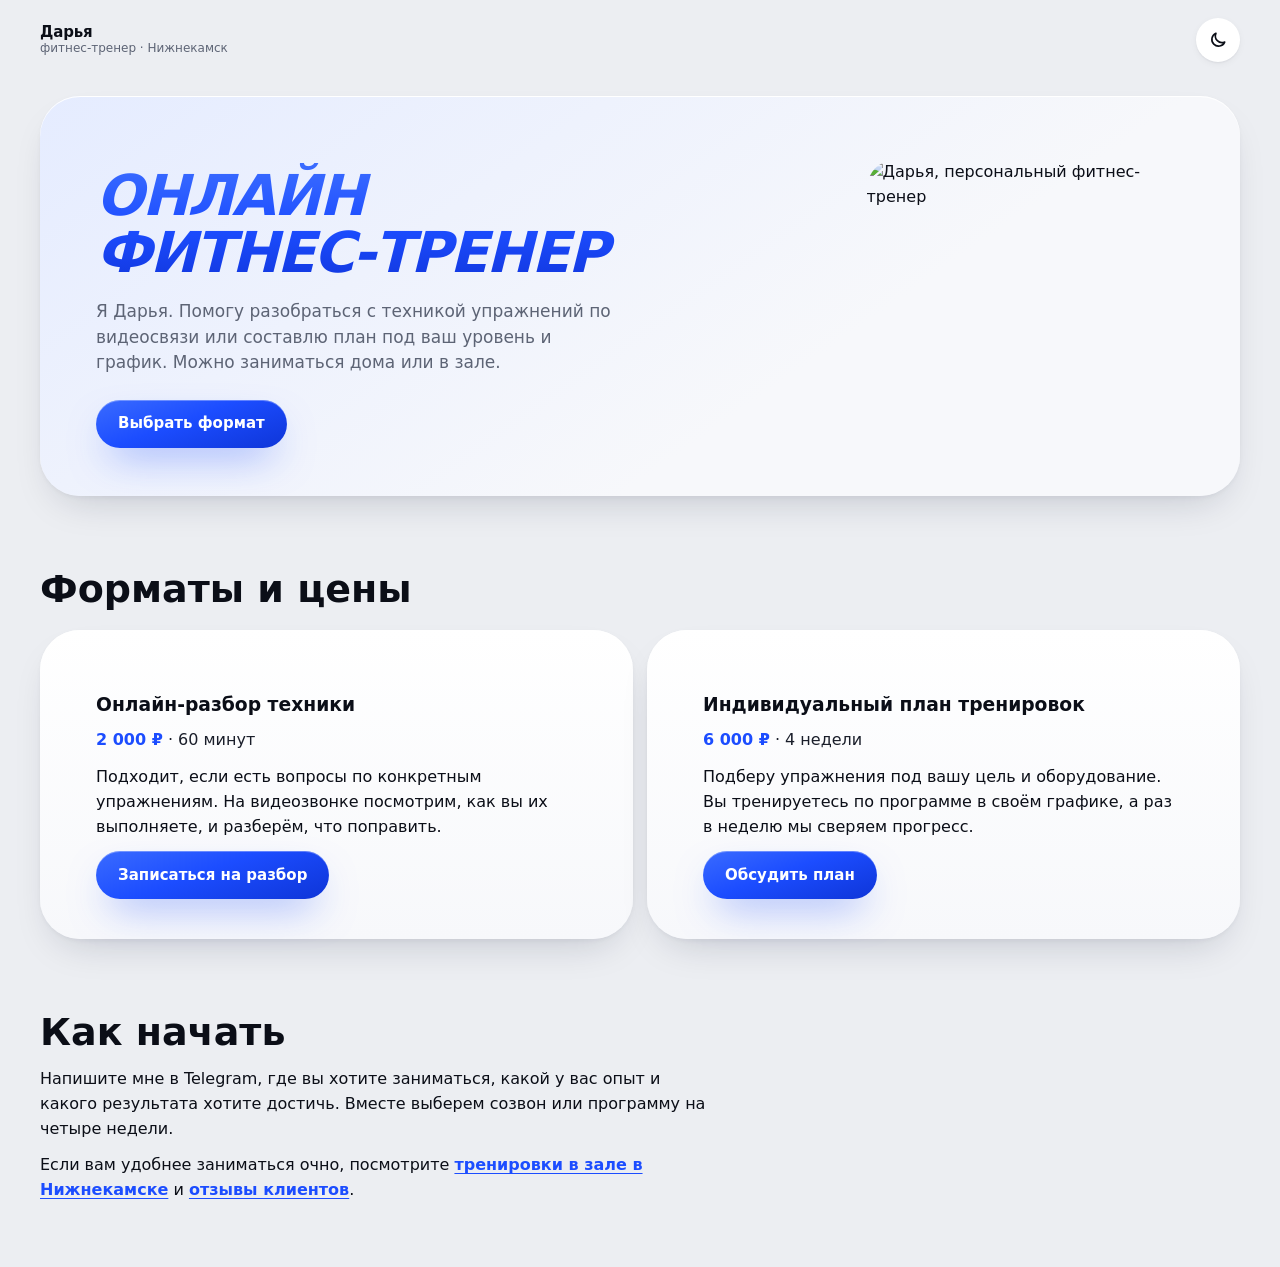
==== commit 373fcf50: "fix: update training prices and simplify site copy" ====
--- a/online/index.html
+++ b/online/index.html
@@ -4,7 +4,7 @@
 <meta charset="utf-8">
 <meta name="viewport" content="width=device-width, initial-scale=1, viewport-fit=cover">
 <title>Онлайн фитнес-тренер — разбор техники и план | Дарья</title>
-<meta name="description" content="Фитнес-тренер Дарья онлайн. Разбор техники по видеосвязи за 1 500 ₽ или индивидуальный план тренировок на 4 недели за 6 000 ₽. Запись в Telegram.">
+<meta name="description" content="Фитнес-тренер Дарья онлайн. Разбор техники по видеосвязи за 2 000 ₽ или индивидуальный план тренировок на 4 недели за 6 000 ₽. Запись в Telegram.">
 <meta name="color-scheme" content="light dark">
 <meta name="theme-color" content="#ECEEF2" media="(prefers-color-scheme: light)" data-theme-color="light">
 <meta name="theme-color" content="#0B0E17" media="(prefers-color-scheme: dark)" data-theme-color="dark">
@@ -18,14 +18,14 @@
 <meta property="og:type" content="website">
 <meta property="og:locale" content="ru_RU">
 <meta property="og:title" content="Онлайн фитнес-тренер — разбор техники и план | Дарья">
-<meta property="og:description" content="Фитнес-тренер Дарья онлайн. Разбор техники по видеосвязи за 1 500 ₽ или индивидуальный план тренировок на 4 недели за 6 000 ₽. Запись в Telegram.">
+<meta property="og:description" content="Фитнес-тренер Дарья онлайн. Разбор техники по видеосвязи за 2 000 ₽ или индивидуальный план тренировок на 4 недели за 6 000 ₽. Запись в Telegram.">
 <meta property="og:url" content="https://iamdasha.site/online/">
 <meta property="og:image" content="https://iamdasha.site/assets/img/og-cover.png?v=2">
 <meta property="og:image:alt" content="Дарья — персональный фитнес-тренер">
 <meta name="twitter:card" content="summary_large_image">
 <link rel="icon" href="../assets/img/favicon.svg" type="image/svg+xml">
 <link rel="stylesheet" href="../assets/fonts/fonts.css?v=3">
-<link rel="stylesheet" href="../assets/css/styles.css?v=22">
+<link rel="stylesheet" href="../assets/css/styles.css?v=23">
 <script type="application/ld+json">
 {
   "@context": "https://schema.org",
@@ -35,7 +35,7 @@
       "@id": "https://iamdasha.site/online/#technique",
       "url": "https://iamdasha.site/online/#technique",
       "name": "Онлайн-разбор техники",
-      "description": "Разбор техники упражнений по видеосвязи, 40 минут.",
+      "description": "Разбор техники упражнений по видеосвязи, 60 минут.",
       "provider": {
         "@type": "Person",
         "@id": "https://iamdasha.site/#daria",
@@ -44,7 +44,7 @@
       },
       "offers": {
         "@type": "Offer",
-        "price": 1500,
+        "price": 2000,
         "priceCurrency": "RUB",
         "url": "https://iamdasha.site/online/#technique"
       }
@@ -71,7 +71,7 @@
   ]
 }
 </script>
-<script src="../assets/js/app.js?v=11" defer></script>
+<script src="../assets/js/app.js?v=12" defer></script>
 </head>
 <body>
 <a class="skiplink" href="#content">К содержанию</a>
@@ -102,7 +102,7 @@
     <div class="online-grid">
       <article class="panel online-card" id="technique">
         <h3>Онлайн-разбор техники</h3>
-        <p class="online-card__price"><strong>1 500 ₽</strong> · 40 минут</p>
+        <p class="online-card__price"><strong>2 000 ₽</strong> · 60 минут</p>
         <p>Подходит, если есть вопросы по конкретным упражнениям. На видеозвонке посмотрим, как вы их выполняете, и разберём, что поправить.</p>
         <a class="btn btn--primary" href="https://t.me/iamddasha1?text=%D0%94%D0%B0%D1%80%D1%8C%D1%8F%2C%20%D0%B7%D0%B4%D1%80%D0%B0%D0%B2%D1%81%D1%82%D0%B2%D1%83%D0%B9%D1%82%D0%B5%21%20%D0%A5%D0%BE%D1%87%D1%83%20%D0%B7%D0%B0%D0%BF%D0%B8%D1%81%D0%B0%D1%82%D1%8C%D1%81%D1%8F%20%D0%BD%D0%B0%20%D0%BE%D0%BD%D0%BB%D0%B0%D0%B9%D0%BD-%D1%80%D0%B0%D0%B7%D0%B1%D0%BE%D1%80%20%D1%82%D0%B5%D1%85%D0%BD%D0%B8%D0%BA%D0%B8.">Записаться на разбор</a>
       </article>
--- a/assets/css/styles.css
+++ b/assets/css/styles.css
@@ -878,16 +878,6 @@
 
 /* ------------------------------------------------------------- 8b. IN THE GYM */
 .gymhead { text-align: center; }
-.gymhead__pre {
-  position: relative; z-index: 1;
-  display: inline-block;
-  margin-bottom: -.18em;
-  font-size: clamp(30px, 7vw, 52px);
-  color: var(--ink);
-  transform: rotate(-4deg);
-}
-.gymhead__pre.rv { transform: translateY(22px) rotate(-4deg); }
-.gymhead__pre.rv.is-in { transform: rotate(-4deg); }
 
 /* bento of real photos: tall frames span two rows, the rest fill in */
 .gym {
@@ -1034,15 +1024,6 @@
 .review__who time { font-size: 13px; color: rgba(255,255,255,.72); font-variant-numeric: tabular-nums; }
 .stars { display: flex; gap: 2px; margin-top: auto; color: #FFD24A; }
 .stars .ic { width: 17px; height: 17px; }
-
-.review--intro { background: linear-gradient(160deg, #2D5DFF 0%, #1238E0 100%); justify-content: space-between; }
-.review--intro p { font-size: 16px; font-weight: 500; }
-.review__more {
-  display: inline-flex; align-items: center; gap: 12px;
-  font-weight: 800; font-size: 15px;
-}
-.review__more .ic { width: 40px; height: 20px; stroke-width: 1.6; transition: transform .3s var(--ease); }
-@media (hover: hover) { .review__more:hover .ic { transform: translateX(5px); } }
 
 .reviews__dots { display: flex; flex-wrap: wrap; justify-content: center; gap: 2px; padding-inline: var(--gut); }
 .reviews__dots button {
